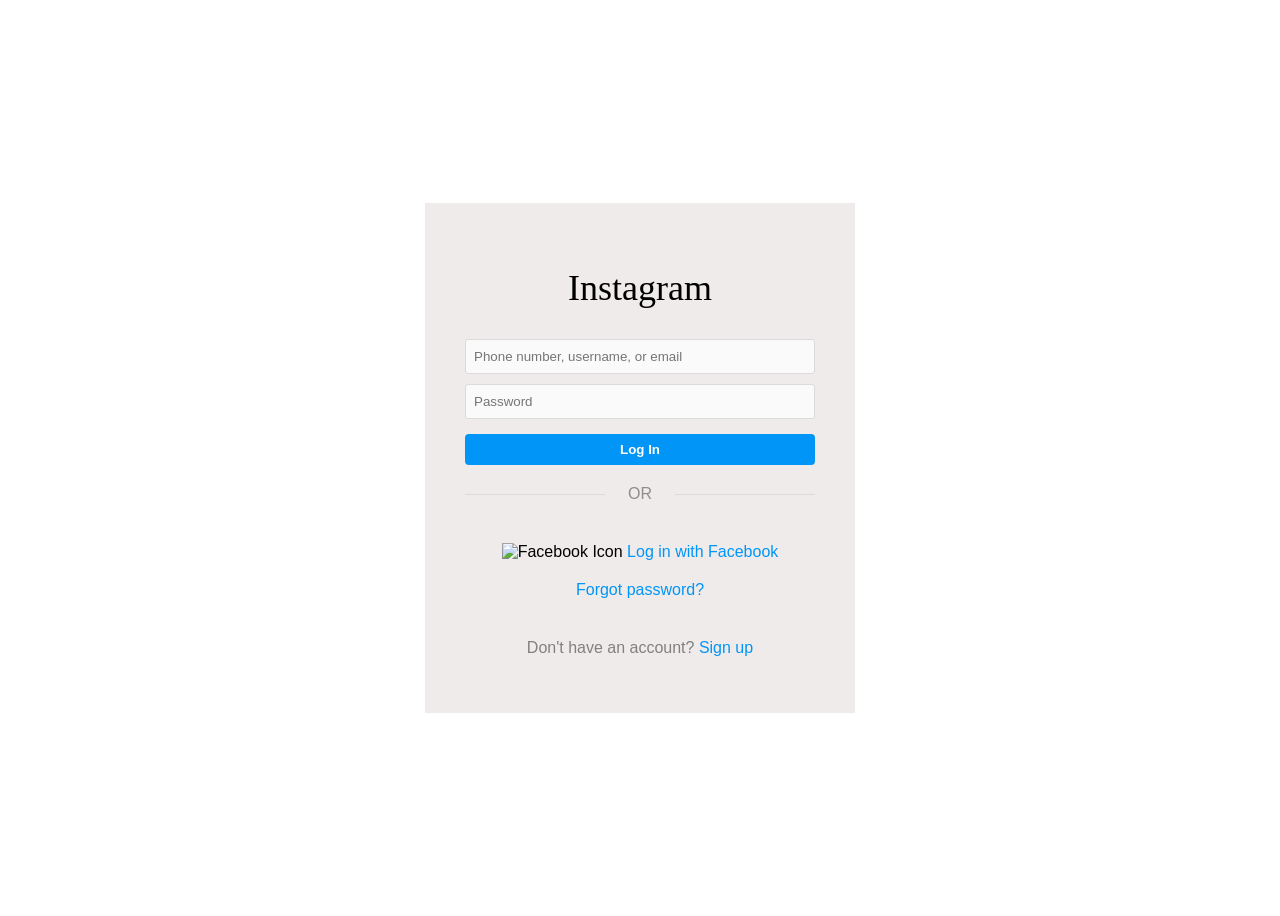
==== index.html @ 9704d135 "Change html and css file name" ====
<!DOCTYPE html>
<html lang="en">
<head>
    <meta charset="UTF-8">
    <meta name="viewport" content="width=device-width, initial-scale=1.0">
    <title>Instagram • Login</title>
    <link rel="stylesheet" href="style.css">
</head>
<body>
    <div class="container">
        <div class="login-box">
            <h1>Instagram</h1>
            
            <form action="" method="POST">
                <div class="form-group">
                    <input type="text" name="username" placeholder="Phone number, username, or email" required>
                </div>
                <div class="form-group">
                    <input type="password" name="password" placeholder="Password" required>
                </div>
                <button type="submit" class="login-button">Log In</button>
            </form>

            <div class="divider">
                <div class="line"></div>
                <div class="or">OR</div>
                <div class="line"></div>
            </div>

            <div class="facebook-login">
                <img src="../Instagram/images/Facebook-icon.png" alt="Facebook Icon">
                <a href="https://www.facebook.com">Log in with Facebook</a>
            </div>

            <a href="https://www.instagram.com/accounts/password/reset/">Forgot password?</a>
        </div>

        <div class="signup-box">
            <p>Don't have an account? <a href="https://www.instagram.com/accounts/emailsignup/">Sign up</a></p>
        </div>
    </div>
</body>
</html></div>
---- style.css ----
body {
    height: 100vh;
    display: flex;
    justify-content: center;
    align-items: center;
    background-image: url("../Instagram/images/WhatsAppLM1.jpg");
    background-attachment: fixed;
    background-position: center;
    background-size: cover;
    font-family: "Segoe UI", Helvetica, Arial, sans-serif;
}

.container {
    border: 0px solid #dbdbdb;
    background-color: #f0ebeb;
    padding: 40px;
    max-width: 350px;
    width: 100%;
    text-align: center;
}

h1 {
    margin-bottom: 25px;
    font-size: 36px;
    font-weight: normal;
    font-family: 'Instagram Sans Script', cursive;
}


input {
    width: 100%;
    margin: 5px 0;
    box-sizing: border-box;
    padding: 9px 8px;
    border: 1px solid #dbdbdb;
    border-radius: 3px;
    background-color: #fafafa;
}

button {
    width: 100%;
    margin-top: 10px;
    padding: 8px;
    border-radius: 4px;
    border: none;
    background-color: rgb(0, 149, 246);
    color: white;
    font-weight: 600;
    cursor: pointer;
}

button:hover {
    background-color: #1877f2;
}

.or {
    margin: 20px 0;
    position: relative;
    text-align: center;
    color: rgb(142, 142, 142);
}

.or::before,
.or::after {
    content: "";
    position: absolute;
    top: 50%;
    width: 40%;
    height: 1px;
    background-color: rgb(219, 219, 219);
}

.or::before {
    left: 0;
}

.or::after {
    right: 0;
}
img {
    width: 20px;
    height: 20px;
}
a {
    color: rgb(0, 149, 246);
    text-decoration: none;
}
.facebook-login{
    margin-top: 40px;
    margin-bottom: 20px;
}
.signup-box{
    margin-top: 40px;
    color: rgb(128, 128, 128);
}
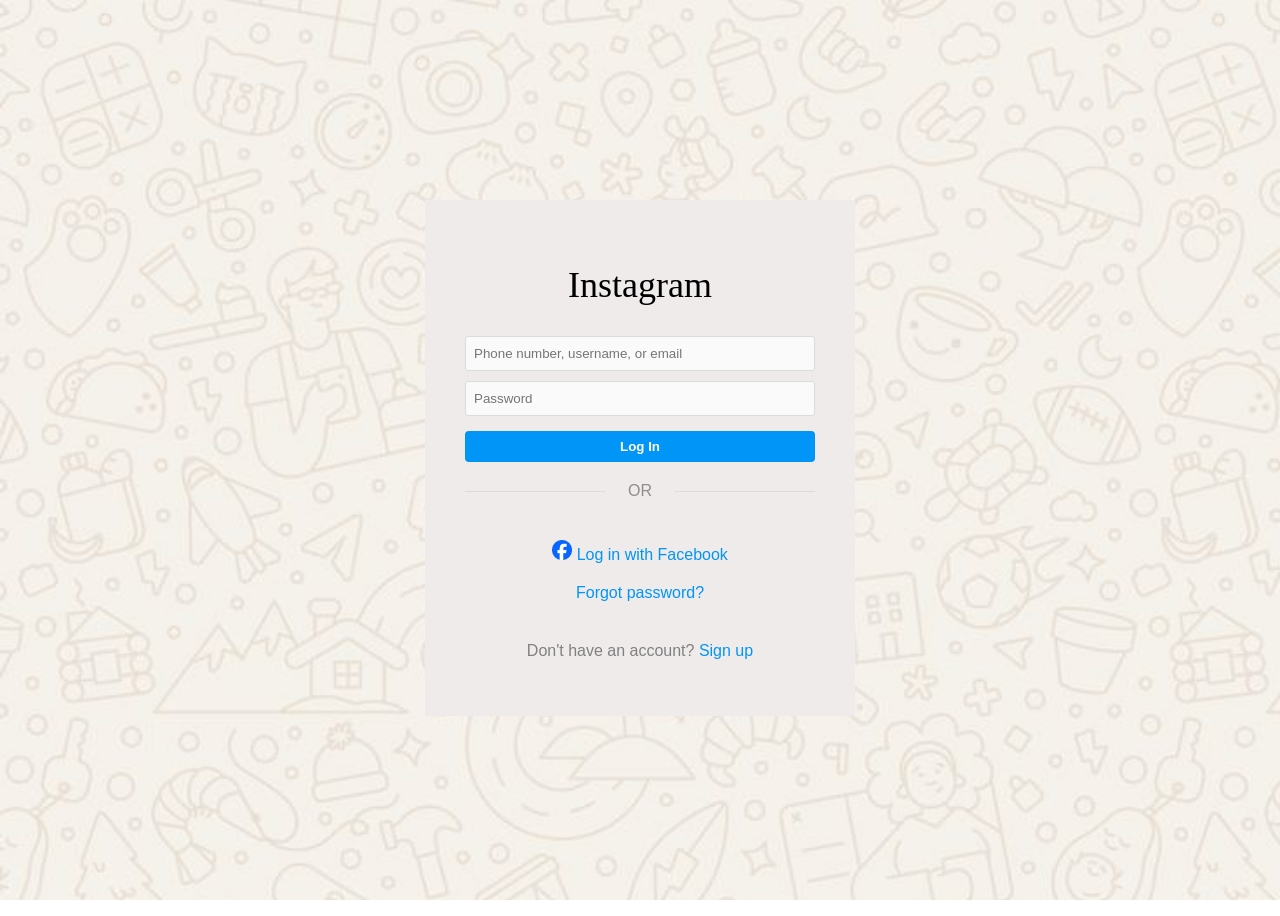
==== commit 6a9e7af5: "Modify images path in code" ====
--- a/index.html
+++ b/index.html
@@ -28,7 +28,7 @@
             </div>
 
             <div class="facebook-login">
-                <img src="../Instagram/images/Facebook-icon.png" alt="Facebook Icon">
+                <img src="images/Facebook-icon.png" alt="Facebook Icon">
                 <a href="https://www.facebook.com">Log in with Facebook</a>
             </div>
 
--- a/style.css
+++ b/style.css
@@ -3,7 +3,7 @@
     display: flex;
     justify-content: center;
     align-items: center;
-    background-image: url("../Instagram/images/WhatsAppLM1.jpg");
+    background-image: url("images/WhatsAppLM1.jpg");
     background-attachment: fixed;
     background-position: center;
     background-size: cover;
